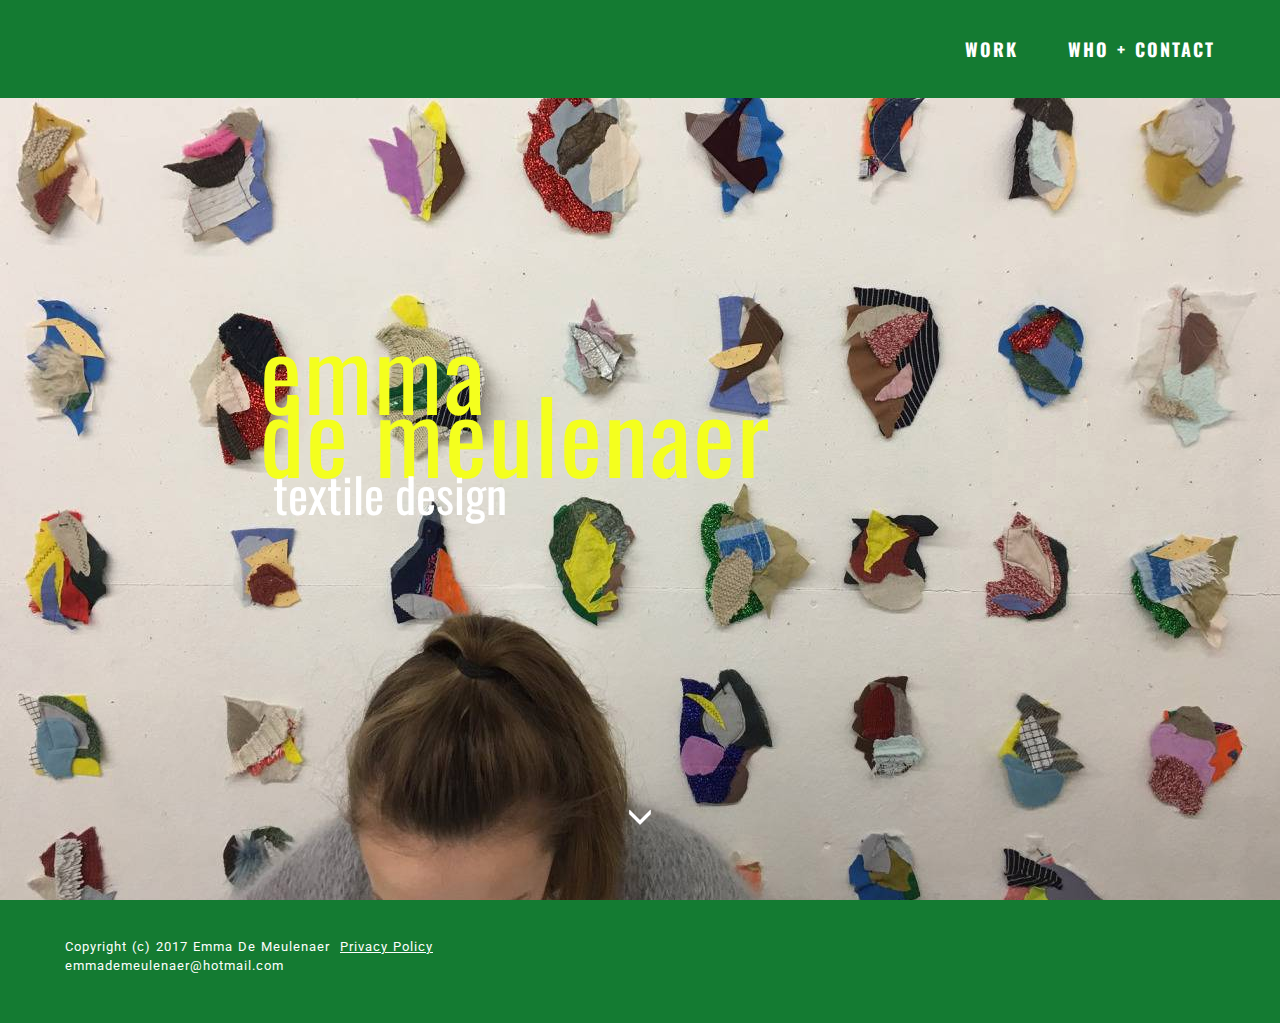
==== index.html @ 8cd2b965 "create github pages" ====
<!DOCTYPE html>
<html>
<head>
  <!-- Site made with Mobirise Website Builder v3.12.1, https://mobirise.com -->
  <meta charset="UTF-8">
  <meta http-equiv="X-UA-Compatible" content="IE=edge">
  <meta name="generator" content="Mobirise v3.12.1, mobirise.com">
  <meta name="viewport" content="width=device-width, initial-scale=1">
  <link rel="shortcut icon" href="assets/images/6-kleiner-1872x2704-49-1872x2704-8-1872x2704-23-1872x2704-95-128x184.png" type="image/x-icon">
  <meta name="description" content="Home page, Emma De Meulenaer, styling, textile design, textiel ontwerp, LUCA school of arts 2016, LUCA beeldende kunsten 2016, textile, textiel, collage, fabric, stof, color, kleur, diary, dagboek">
  <title>Homepage</title>
  <link rel="stylesheet" href="https://fonts.googleapis.com/css?family=Roboto:700,400&amp;subset=cyrillic,latin,greek,vietnamese">
  <link rel="stylesheet" href="assets/bootstrap/css/bootstrap.min.css">
  <link rel="stylesheet" href="assets/animate.css/animate.min.css">
  <link rel="stylesheet" href="assets/mobirise/css/style.css">
  <link rel="stylesheet" href="assets/mobirise/css/mbr-additional.css" type="text/css">
  
  
  <!-- Paste any valid HTML code here. The code will be inserted to the end of <head> section, right before </head> -->
</head>
<body>

<!-- Google Analytics -->
<script>
  (function(i,s,o,g,r,a,m){i['GoogleAnalyticsObject']=r;i[r]=i[r]||function(){
  (i[r].q=i[r].q||[]).push(arguments)},i[r].l=1*new Date();a=s.createElement(o),
  m=s.getElementsByTagName(o)[0];a.async=1;a.src=g;m.parentNode.insertBefore(a,m)
  })(window,document,'script','https://www.google-analytics.com/analytics.js','ga');

  ga('create', 'UA-77970403-1', 'auto');
  ga('send', 'pageview');

</script>
<!-- /Google Analytics -->


<section class="mbr-navbar mbr-navbar--freeze mbr-navbar--absolute mbr-navbar--sticky mbr-navbar--auto-collapse" id="ext_menu-32">
    <div class="mbr-navbar__section mbr-section">
        <div class="mbr-section__container container">
            <div class="mbr-navbar__container">
                
                <div class="mbr-navbar__hamburger mbr-hamburger"><span class="mbr-hamburger__line"></span></div>
                <div class="mbr-navbar__column mbr-navbar__menu">
                    <nav class="mbr-navbar__menu-box mbr-navbar__menu-box--inline-right">
                        <div class="mbr-navbar__column">
                            <ul class="mbr-navbar__items mbr-navbar__items--right float-left mbr-buttons mbr-buttons--freeze mbr-buttons--right btn-decorator mbr-buttons--active mbr-buttons--only-links"><li class="mbr-navbar__item"><a class="mbr-buttons__link btn text-white" href="Werk.html">WORK</a></li> <li class="mbr-navbar__item"><a class="mbr-buttons__link btn text-white" href="Wiecontact.html">WHO + CONTACT</a></li></ul>                            
                            
                        </div>
                    </nav>
                </div>
            </div>
        </div>
    </div>
</section>

<section class="engine"><a rel="external" href="https://mobirise.com">Mobirise</a></section><section class="mbr-box mbr-section mbr-section--relative mbr-section--fixed-size mbr-section--full-height mbr-section--bg-adapted mbr-parallax-background mbr-after-navbar" id="header1-1" style="background-image: url(assets/images/tumblr-o17is7lnmz1t96nuoo6-1280-1280x960-44-1280x960-12-1280x960-29.jpg);">
    <div class="mbr-box__magnet mbr-box__magnet--sm-padding mbr-box__magnet--center-center">
        
        <div class="mbr-box__container mbr-section__container container">
            <div class="mbr-box mbr-box--stretched"><div class="mbr-box__magnet mbr-box__magnet--center-center">
                <div class="row"><div class=" col-sm-8 col-sm-offset-2">
                    <div class="mbr-hero animated fadeInUp">
                        <h1 class="mbr-hero__text"><span style="font-weight: normal;">emma <br>de meulenaer</span></h1>
                        <p class="mbr-hero__subtext"><span style="color: rgb(255, 255, 255); font-size: 48px; text-align: left;">&nbsp;textile design</span><br></p>
                    </div>
                    
                </div></div>
            </div></div>
        </div>
        <div class="mbr-arrow mbr-arrow--floating text-center">
            <div class="mbr-section__container container">
                <a class="mbr-arrow__link" href="#footer1-14"><i class="glyphicon glyphicon-menu-down"></i></a>
            </div>
        </div>
    </div>
</section>

<footer class="mbr-section mbr-section--relative mbr-section--fixed-size" id="footer1-14" style="background-color: rgb(20, 123, 50);">
    
    <div class="mbr-section__container container">
        <div class="mbr-footer mbr-footer--wysiwyg row" style="padding-top: 36.900000000000006px; padding-bottom: 36.900000000000006px;">
            <div class="col-sm-12">
                <p class="mbr-footer__copyright"></p><p>Copyright (c) 2017 Emma De Meulenaer &nbsp;<a href="http://creativecommons.org/licenses/by-nc-nd/4.0/" class="text-white">Privacy Policy</a><br><span style="font-size: 13px; letter-spacing: 1px; line-height: 1.5em; word-spacing: 1px;">emmademeulenaer@hotmail.com</span></p><p></p>
            </div>
        </div>
    </div>
</footer>


  <script src="assets/web/assets/jquery/jquery.min.js"></script>
  <script src="assets/bootstrap/js/bootstrap.min.js"></script>
  <script src="assets/smooth-scroll/smooth-scroll.js"></script>
  <script src="assets/jarallax/jarallax.js"></script>
  <script src="assets/mobirise/js/script.js"></script>
  
  <!-- Paste any valid HTML code here. The code will be inserted to the end of <body> section, right before </body> -->
</body>
</html>
---- assets/mobirise/css/style.css ----
.is-builder .animated {
  -webkit-animation-name: none !important;
  animation-name: none !important;
}
html {
  position: relative;
  min-height: 100%;
}
.mbr-embedded-video {
  position: relative;
}
.mbr-background-video,
.mbr-background-video-preview {
  bottom: 0;
  left: 0;
  overflow: hidden;
  position: absolute;
  right: 0;
  top: 0;
}
.mbr-parallax-background,
.mbr-background {
  background-attachment: fixed !important;
  background-position: 50% 0;
  background-repeat: no-repeat;
  background-size: cover !important;
}
.mbr-hidden-scrollbar .mbr-parallax-background {
  background-size: auto 130%;
}
.mobile .mbr-parallax-background {
  background-attachment: scroll !important;
}
.mbr-background {
  background-attachment: scroll !important;
}
.mbr-navbar {
  position: relative;
  width: 100%;
}
.mbr-navbar:before {
  content: "";
  display: block;
}
.mbr-navbar__brand-link:after,
.mbr-navbar__brand-img {
  max-height: 74px;
  height: 100%;
}
.mbr-navbar:before,
.mbr-navbar__container {
  height: 98px;
}
.mbr-navbar--ss .mbr-navbar__brand-link:after,
.mbr-navbar--ss .mbr-navbar__brand-img {
  height: 74px;
}
.mbr-navbar--ss:before,
.mbr-navbar--ss .mbr-navbar__container {
  height: 98px;
}
.mbr-navbar--xs .mbr-navbar__brand-link:after,
.mbr-navbar--xs .mbr-navbar__brand-img {
  height: 32px;
}
.mbr-navbar--xs:before,
.mbr-navbar--xs .mbr-navbar__container {
  height: 56px;
}
.mbr-navbar--s .mbr-navbar__brand-link:after,
.mbr-navbar--s .mbr-navbar__brand-img {
  height: 48px;
}
.mbr-navbar--s:before,
.mbr-navbar--s .mbr-navbar__container {
  height: 72px;
}
.mbr-navbar--m .mbr-navbar__brand-link:after,
.mbr-navbar--m .mbr-navbar__brand-img {
  height: 64px;
}
.mbr-navbar--m:before,
.mbr-navbar--m .mbr-navbar__container {
  height: 88px;
}
.mbr-navbar--l .mbr-navbar__brand-link:after,
.mbr-navbar--l .mbr-navbar__brand-img {
  height: 96px;
}
.mbr-navbar--l:before,
.mbr-navbar--l .mbr-navbar__container {
  height: 120px;
}
.mbr-navbar--xl .mbr-navbar__brand-link:after,
.mbr-navbar--xl .mbr-navbar__brand-img {
  height: 128px;
}
.mbr-navbar--xl:before,
.mbr-navbar--xl .mbr-navbar__container {
  height: 152px;
}
.mbr-navbar--short .mbr-navbar__brand-link:after,
.mbr-navbar--short .mbr-navbar__brand-img {
  height: 40px;
}
.mbr-navbar--short .mbr-brand__logo .mbr-iconfont{
  font-size: 40px;
}
.mbr-navbar--short:before,
.mbr-navbar--short .mbr-navbar__container {
  height: 64px;
}
.mbr-navbar--short .mbr-navbar__container {
  padding: 12px 0;
}
@media (max-width: 767px) {
  .mbr-navbar--short .mbr-navbar__brand-link:after,
  .mbr-navbar--short .mbr-navbar__brand-img {
    height: 31px;
  }
  .mbr-navbar--short:before,
  .mbr-navbar--short .mbr-navbar__container {
    height: 45px;
  }
  .mbr-navbar--short .mbr-navbar__container {
    padding: 7px 0;
  }
}
.mbr-navbar__brand-img {
  position: relative;
}
.mbr-navbar__brand-img,
.mbr-navbar__container,
.mbr-navbar__section {
  -webkit-transition: all 300ms ease-in-out 0s;
  -o-transition: all 300ms ease-in-out 0s;
  transition: all 300ms ease-in-out 0s;
}
.mbr-navbar__section {
  background: #2c2c2c;
  height: auto;
  position: absolute;
  top: 0;
  width: 100%;
  z-index: 1000;
}
.mbr-navbar__container {
  display: table;
  padding: 12px 0;
  width: 100%;
}
.mbr-navbar__menu-box {
  display: table;
  width: 100%;
}
.mbr-navbar__menu-box--inline-left,
.mbr-navbar__menu-box--inline-center,
.mbr-navbar__menu-box--inline-right {
  display: block;
  text-align: left;
}
.mbr-navbar__menu-box--inline-center {
  text-align: center;
}
.mbr-navbar__menu-box--inline-right {
  text-align: right;
}
.mbr-navbar__column {
  display: table-cell;
  vertical-align: middle;
}
.mbr-navbar__column--xxs {
  width: 1%;
}
.mbr-navbar__column--xs {
  width: 10%;
}
.mbr-navbar__column--s {
  width: 20%;
}
.mbr-navbar__column--m {
  width: 30%;
}
.mbr-navbar__column--l {
  width: 40%;
}
.mbr-navbar__column--xl {
  width: 50%;
}
.mbr-navbar__menu-box--inline-left .mbr-navbar__column,
.mbr-navbar__menu-box--inline-center .mbr-navbar__column,
.mbr-navbar__menu-box--inline-right .mbr-navbar__column {
  display: inline-block;
}
.mbr-navbar__items {
  float: left;
  padding-left: 0px;
  position: relative;
  left: -20px;
}
.mbr-navbar__items--right {
  float: right;
  left: 0;
}
.float-left {
  float: left;
}
.mbr-navbar__item {
  display: block;
  float: left;
  position: relative;
}
.mbr-navbar__hamburger {
  display: none;
  margin-top: -11px;
  position: absolute;
  right: 0;
  top: 50%;
  z-index: 10000;
}
.mbr-navbar--collapsed .mbr-navbar__container {
  position: relative;
}
.mbr-navbar--collapsed .mbr-navbar__column {
  display: block;
  width: 100%;
}
.mbr-navbar--collapsed .mbr-navbar__items--right {
  padding-top: 13px;
}
.mbr-navbar--collapsed .mbr-navbar__menu {
  background: rgba(0, 0, 0, 0.9);
  display: none;
  height: 100%;
  left: 0;
  position: fixed;
  top: 0;
  width: 100%;
  z-index: 9999;
}
.mbr-navbar--collapsed .mbr-navbar__menu-box {
  display: table-cell;
  vertical-align: middle;
}
.mbr-navbar--collapsed .mbr-navbar__items {
  float: none;
}
.mbr-navbar--collapsed .mbr-navbar__item {
  float: none;
}
.mbr-navbar--collapsed .mbr-navbar__hamburger {
  display: block;
}
.mbr-navbar--collapsed.mbr-navbar--open .mbr-navbar__menu {
  display: table;
}
.mbr-navbar--collapsed.mbr-navbar--open:not(.mbr-navbar--sticky) .mbr-navbar__section {
  background: none;
  position: fixed;
}
.mbr-navbar--collapsed.mbr-navbar--open .mbr-navbar__brand {
  visibility: hidden;
}
.mbr-navbar--collapsed.mbr-navbar--sticky.mbr-navbar--open .mbr-navbar__brand {
  visibility: visible;
}
.mbr-navbar--collapsed.mbr-navbar--open .mbr-navbar__brand-img,
.mbr-navbar--collapsed.mbr-navbar--open .mbr-navbar__container {
  -webkit-transition: none;
  -o-transition: none;
  transition: none;
}
.mbr-navbar--freeze.mbr-navbar--collapsed.mbr-navbar--open .mbr-navbar__hamburger,
.mbr-navbar--freeze.mbr-navbar--collapsed.mbr-navbar--open .mbr-navbar__hamburger:hover {
  color: #fff !important;
}
.mbr-navbar--sticky .mbr-navbar__section {
  position: fixed;
}
.mbr-navbar--absolute {
  position: absolute;
}
/* fix for popup menu conflict */
@media (max-width: 480px) {
  .mbr-navbar--absolute.mbr-navbar[id^=menu-] {
    position: absolute;
  }
}
.mbr-navbar--transparent .mbr-navbar__section {
  background: none;
}
.mbr-navbar--stuck .mbr-navbar__section,
.mbr-navbar--relative .mbr-navbar__section {
  background: #2c2c2c;
}
@media (max-width: 991px) {
  .mbr-navbar--auto-collapse .mbr-navbar__container {
    position: relative;
  }
  .mbr-navbar--auto-collapse .mbr-navbar__column {
    display: block;
    width: 100%;
  }
  .mbr-navbar__column {
    max-height: 100vh;
    overflow-x: hidden;
    overflow-y:auto;
  }
  .mbr-navbar__column::-webkit-scrollbar {
    display:none;
  }
  .mbr-navbar--auto-collapse .mbr-navbar__items--right {
    padding-top: 13px;
  }
  .mbr-navbar--auto-collapse .mbr-navbar__menu {
    background: rgba(0, 0, 0, 0.9);
    display: none;
    height: 100%;
    left: 0;
    position: fixed;
    top: 0;
    width: 100%;
    z-index: 9999;
  }
  .mbr-navbar--auto-collapse .mbr-navbar__menu-box {
    display: table-cell;
    vertical-align: middle;
  }
  .mbr-navbar--auto-collapse .mbr-navbar__items {
    float: none;
  }
  .mbr-navbar--auto-collapse .mbr-navbar__item {
    float: none;
  }
  .mbr-navbar--auto-collapse .mbr-navbar__hamburger {
    display: block;
  }
  .mbr-navbar--auto-collapse.mbr-navbar--open .mbr-navbar__menu {
    display: table;
  }
  .mbr-navbar--auto-collapse.mbr-navbar--open:not(.mbr-navbar--sticky) .mbr-navbar__section {
    background: none;
    position: fixed;
  }
  .mbr-navbar--auto-collapse.mbr-navbar--open .mbr-navbar__brand {
    visibility: hidden;
  }
  .mbr-navbar--auto-collapse.mbr-navbar--sticky.mbr-navbar--open .mbr-navbar__brand {
    visibility: visible;
  }
  .mbr-navbar--auto-collapse.mbr-navbar--open .mbr-navbar__brand-img,
  .mbr-navbar--auto-collapse.mbr-navbar--open .mbr-navbar__container {
    -webkit-transition: none;
    -o-transition: none;
    transition: none;
  }
}
.mbr-after-navbar:before {
  content: "";
  display: block;
  height: 98px;
}
.mbr-hamburger {
  cursor: pointer;
  height: 23px;
  width: 30px;
}
.mbr-hamburger:focus {
  outline: none;
}
.mbr-hamburger__line,
.mbr-hamburger__line:before,
.mbr-hamburger__line:after {
  content: "";
  position: absolute;
  display: block;
  height: 1px;
  cursor: pointer;
}
.mbr-hamburger__line,
.mbr-hamburger__line:before,
.mbr-hamburger__line:after {
  width: 30px;
  border-bottom: 5px solid;
  top: 9px;
}
.mbr-hamburger__line:before {
  top: -9px;
}
.mbr-hamburger__line:after {
  top: 9px;
}
.mbr-hamburger__line,
.mbr-hamburger__line:before,
.mbr-hamburger__line:after {
  -webkit-transition: all 300ms ease-in-out;
  transition: all 300ms ease-in-out;
}
.mbr-hamburger--open .mbr-hamburger__line {
  border-color: transparent;
}
.mbr-hamburger--open .mbr-hamburger__line:before,
.mbr-hamburger--open .mbr-hamburger__line:after {
  top: 0;
}
.mbr-hamburger--open .mbr-hamburger__line:before {
  -ms-transform: rotate(45deg);
  -webkit-transform: rotate(45deg);
  transform: rotate(45deg);
}
.mbr-hamburger--open .mbr-hamburger__line:after {
  top: 10px;
  -ms-transform: translatey(-10px) rotate(-45deg);
  -webkit-transform: translatey(-10px) rotate(-45deg);
  transform: translatey(-10px) rotate(-45deg);
}
@media (max-width: 767px) {
  .mbr-hamburger {
    height: 23px;
    width: 27px;
  }
  .mbr-hamburger__line,
  .mbr-hamburger__line:before,
  .mbr-hamburger__line:after {
    width: 27px;
    border-bottom: 4px solid;
    top: 9px;
  }
  .mbr-hamburger__line:before {
    top: -9px;
  }
  .mbr-hamburger__line:after {
    top: 9px;
  }
}

.navbar-dropdown .hamburger-icon {
  content: "";
  width: 16px;
  -webkit-box-shadow: 0 -6px 0 1px,0 0 0 1px,0 6px 0 1px;
  -moz-box-shadow: 0 -6px 0 1px,0 0 0 1px,0 6px 0 1px;
  box-shadow: 0 -6px 0 1px,0 0 0 1px,0 6px 0 1px;
}

.mbr-brand {
  display: block;
  float: left;
  position: relative;
}
.mbr-brand,
.mbr-brand:hover {
  text-decoration: none;
}
.mbr-brand__name {
  display: block;
  font-weight: bold;
  margin-top: 5px;
  text-align: center;
}
.mbr-brand__name,
.mbr-brand__name:hover {
  text-decoration: none;
}
.mbr-brand--inline {
  display: table;
}
.mbr-brand--inline:after {
  content: "";
  display: table-cell;
  width: 1px;
}
.mbr-brand--inline .mbr-brand__logo,
.mbr-brand--inline .mbr-brand__name {
  display: table-cell;
  vertical-align: middle;
}
.mbr-brand--inline .mbr-brand__logo {
  padding-right: 10px;
}
.mbr-brand--inline .mbr-brand__name {
  margin: 0;
  text-align: left;
}
.mbr-form {
  display: table;
  margin-top: -13px;
  position: relative;
  top: 14px;
  width: 100%;
}
.mbr-form__left,
.mbr-form__right {
  display: table-cell;
  vertical-align: top;
}
.mbr-form__left {
  padding-right: 3px;
}
.mbr-form__right {
  width: 1px;
}
@media (max-width: 530px) {
  .mbr-form {
    display: block;
    margin-top: -27px;
    position: relative;
    top: 26px;
  }
  .mbr-form__left,
  .mbr-form__right {
    display: block;
  }
  .mbr-form__left {
    margin-bottom: 12px;
    padding-right: 0;
  }
  .mbr-form__right {
    width: 100%;
  }
}
.mbr-section {
  padding: 0 20px;
}
.mbr-section--no-padding {
  padding: 0;
}
.mbr-section--relative {
  position: relative;
}
.mbr-section--fixed-size {
  overflow: hidden;
}
.mbr-section--full-height {
  height: 100vh;
}
.mbr-section--full-height.mbr-after-navbar:before {
  display: none;
}
.mbr-section--bg-adapted {
  background-attachment: scroll;
  background-position: 50% 0;
  background-repeat: no-repeat;
  background-size: cover;
}
.mbr-section--gray {
  background-color: #444444;
}
.mbr-section--light-gray {
  background-color: #f0f0f0;
}
.mbr-section--dark-gray {
  background-color: #3c3c3c;
}
.mbr-section__container {
  padding: 0;
  position: relative;
  z-index: 3;
}
.mbr-section__container--center {
  text-align: center;
}
.mbr-section__container--std-padding {
  padding: 93px 0;
}
.mbr-section__container--std-top-padding {
  padding-top: 93px;
}
.mbr-section__container--std-bot-padding {
  padding-bottom: 93px;
}
.mbr-section__container--sm-padding {
  padding: 41px 0;
}
.mbr-section__container--sm-top-padding {
  padding-top: 41px;
}
.mbr-section__container--sm-bot-padding {
  padding-bottom: 41px;
}
.mbr-section__container--isolated {
  padding-bottom: 93px;
  padding-top: 93px;
}
.mbr-section__container--first {
  padding-top: 93px;
  padding-bottom: 41px;
}
.mbr-section__container--middle {
  padding-bottom: 41px;
}
.mbr-section__container--last {
  padding-bottom: 93px;
}
.mbr-section__row {
  margin-left: -24px;
  margin-right: -24px;
}
.mbr-section__col {
  overflow: hidden;
  padding-left: 24px;
  padding-right: 24px;
}
.mbr-section__left {
  padding-right: 40px;
}
.mbr-section__right {
  padding-left: 15px;
}
.mbr-section__header {
  line-height: 1.5em;
  margin: -10px 0 0;
  text-align: center;
}
@media (min-width: 768px) {
  .mbr-section--short-paddings .mbr-section__container--std-padding {
    padding: 59px 0;
  }
  .mbr-section--short-paddings .mbr-section__container--std-top-padding {
    padding-top: 59px;
  }
  .mbr-section--short-paddings .mbr-section__container--std-bot-padding {
    padding-bottom: 59px;
  }
  .mbr-section--short-paddings .mbr-section__container--sm-padding {
    padding: 41px 0;
  }
  .mbr-section--short-paddings .mbr-section__container--sm-top-padding {
    padding-top: 41px;
  }
  .mbr-section--short-paddings .mbr-section__container--sm-bot-padding {
    padding-bottom: 41px;
  }
  .mbr-section--short-paddings .mbr-section__container--isolated {
    padding-bottom: 59px;
    padding-top: 59px;
  }
  .mbr-section--short-paddings .mbr-section__container--first {
    padding-top: 59px;
    padding-bottom: 41px;
  }
  .mbr-section--short-paddings .mbr-section__container--middle {
    padding-bottom: 41px;
  }
  .mbr-section--short-paddings .mbr-section__container--last {
    padding-bottom: 59px;
  }
}
@media (max-width: 767px) {
  .mbr-section__left {
    padding-right: 15px;
  }
  .mbr-section__right {
    padding-left: 15px;
    padding-top: 51px;
  }
}
.mbr-arrow {
  bottom: 71px;
  left: 0;
  line-height: 1px;
  padding: 0 20px;
  position: absolute;
  width: 100%;
  z-index: 3;
}
.mbr-arrow__link {
  display: inline-block;
  font-size: 26px;
}
.mbr-arrow__link,
.mbr-arrow__link:hover,
.mbr-arrow__link:focus {
  color: #fff;
}
.mbr-arrow--floating .mbr-arrow__link {
  -webkit-animation: floating-arrow 1.6s infinite ease-in-out 0s;
  -o-animation: floating-arrow 1.6s infinite ease-in-out 0s;
  animation: floating-arrow 1.6s infinite ease-in-out 0s;
}
@-webkit-keyframes floating-arrow {
  from {
    -webkit-transform: translateY(0);
    transform: translateY(0);
  }
  65% {
    -webkit-transform: translateY(11px);
    transform: translateY(11px);
  }
  to {
    -webkit-transform: translateY(0);
    transform: translateY(0);
  }
}
@-o-keyframes floating-arrow {
  from {
    -webkit-transform: translateY(0);
    transform: translateY(0);
  }
  65% {
    -webkit-transform: translateY(11px);
    transform: translateY(11px);
  }
  to {
    -webkit-transform: translateY(0);
    transform: translateY(0);
  }
}
@keyframes floating-arrow {
  from {
    -webkit-transform: translateY(0);
    transform: translateY(0);
  }
  65% {
    -webkit-transform: translateY(11px);
    transform: translateY(11px);
  }
  to {
    -webkit-transform: translateY(0);
    transform: translateY(0);
  }
}
.mbr-arrow--dark .mbr-arrow__link,
.mbr-arrow--dark .mbr-arrow__link:hover,
.mbr-arrow--dark .mbr-arrow__link:focus {
  color: #252525;
}
@media (max-width: 767px) {
  .mbr-arrow {
    bottom: 41px;
  }
}
@media (max-width: 320px) {
  .mbr-arrow {
    bottom: 21px;
    text-align: center;
  }
}
@media all and (device-width: 320px) and (device-height: 568px) and (orientation: portrait) {
  .mbr-arrow {
    bottom: 31px;
  }
}
.mbr-box {
  display: table;
  width: 100%;
}
.mbr-box--fixed {
  table-layout: fixed;
}
.mbr-box--stretched {
  height: 100%;
}
.mbr-box__magnet {
  display: table-cell;
  float: none;
  height: 100%;
  margin-bottom: 0;
  margin-top: 0;
  text-align: center;
  vertical-align: middle;
}
.mbr-box__magnet--sm-padding {
  padding: 41px 0;
}
.mbr-box__magnet--top-left,
.mbr-box__magnet--top-center,
.mbr-box__magnet--top-right {
  vertical-align: top;
}
.mbr-box__magnet--bottom-left,
.mbr-box__magnet--bottom-center,
.mbr-box__magnet--bottom-right {
  vertical-align: bottom;
}
.mbr-box__magnet--top-left,
.mbr-box__magnet--center-left,
.mbr-box__magnet--bottom-left {
  text-align: left;
}
.mbr-box__magnet--top-right,
.mbr-box__magnet--center-right,
.mbr-box__magnet--bottom-right {
  text-align: right;
}
.mbr-box__container {
  height: 50%;
}
@media (max-width: 767px) {
  .mbr-box__container {
    height: 100%;
  }
  .mbr-box--adapted {
    display: block;
  }
  .mbr-box--adapted > .mbr-box__magnet {
    display: block;
    height: auto;
  }
}
.mbr-overlay {
  background: #222;
  bottom: 0;
  left: 0;
  position: absolute;
  right: 0;
  top: 0;
  z-index: 2;
}
.mbr-google-map__marker {
  color: #252525;
  display: none;
  margin: 0;
}
.mbr-google-map--loaded .mbr-google-map__marker {
  display: block;
}
.mbr-hero {
  color: #fff;
  position: relative;
}
.mbr-hero__text {
  font-size: 46px;
  font-weight: bold;
  left: -2px;
  letter-spacing: 2px;
  line-height: 50px;
  margin: -18px 0 1px 0;
  padding-bottom: 41px;
  position: relative;
  top: 8px;
}
.mbr-hero__subtext {
  font-size: 21px;
  line-height: 29px;
  margin: -32px 0 3px 0;
  padding: 0 0 41px 0;
  position: relative;
  top: 6px;
}
.mbr-figure {
  display: inline-block;
  /*line-height: 1px;*/
  margin: 0;
  max-width: 100%;
  overflow: hidden;
  position: relative;
}
.mbr-figure--no-bg {
  background: none;
}
.mbr-figure--full-width {
  display: block;
  width: 100%;
}
.mbr-figure.mbr-after-navbar:before {
  display: none;
}
.mbr-figure--full-width iframe,
.mbr-figure--full-width .mbr-figure__img,
.mbr-figure--full-width .mbr-figure__map {
  width: 100%;
}
.mbr-figure iframe,
.mbr-figure__img,
.mbr-figure__map {
  max-width: 100%;
}
@-webkit-keyframes mapCircleLoading {
  from {
    -webkit-transform: rotate(0deg);
  }
  to {
    -webkit-transform: rotate(359deg);
  }
}
@keyframes mapCircleLoading {
  from {
    transform: rotate(0deg);
  }
  to {
    transform: rotate(359deg);
  }
}
.mbr-figure__map {
  height: 400px;
  position: relative;
}
.mbr-figure__map--short {
  height: 300px;
}
.mbr-figure__map iframe {
  height: 100%;
  width: 100%;
}
.mbr-figure__map [data-state-details] {
  color: #6b6763;
  font-family: "Roboto", Helvetica, Arial, sans-serif;
  height: 1.5em;
  margin-top: -0.75em;
  padding-left: 20px;
  padding-right: 20px;
  position: absolute;
  text-align: center;
  top: 50%;
  width: 100%;
}
.mbr-figure__map[data-state] {
  background: #e9e5dc;
}
.mbr-figure__map[data-state="loading"] [data-state-details] {
  display: none;
}
.mbr-figure__map[data-state="loading"]::after {
  content: "";
  -webkit-animation: mapCircleLoading .6s infinite linear;
  animation: mapCircleLoading .6s infinite linear;
  border-radius: 50%;
  border: 6px rgba(255, 255, 255, 0.35) solid;
  border-top-color: #fff;
  height: 40px;
  left: 50%;
  margin-left: -20px;
  margin-top: -20px;
  position: absolute;
  top: 50%;
  width: 40px;
}
.mbr-figure__caption {
  background: rgba(0, 0, 0, 0.5);
  bottom: 0;
  color: #fff;
  display: block;
  font-size: 17px;
  left: 0;
  line-height: 1.3em;
  min-height: 53px;
  padding: 17px 20px;
  position: absolute;
  text-align: left;
  width: 100%;
}
.mbr-figure__caption--no-padding {
  padding: 17px 0;
}
.mbr-figure--wysiwyg .mbr-figure__caption a,
.mbr-figure--wysiwyg .mbr-figure__caption a:hover {
  color: inherit;
  text-decoration: underline;
}
.mbr-figure--caption-inside-top .mbr-figure__caption {
  bottom: auto;
  top: 0;
}
.mbr-figure--caption-outside-top .mbr-figure__caption,
.mbr-figure--caption-outside-bottom .mbr-figure__caption {
  background: none;
  position: relative;
}
.mbr-figure--no-bg.mbr-figure--caption-outside-top .mbr-figure__caption,
.mbr-figure--no-bg.mbr-figure--caption-outside-bottom .mbr-figure__caption {
  color: #252525;
}
.mbr-figure--no-bg.mbr-figure--caption-outside-top .mbr-figure__caption {
  margin-top: -3px;
  padding-top: 0;
}
.mbr-figure--no-bg.mbr-figure--caption-outside-bottom .mbr-figure__caption {
  margin-top: -2px;
  padding-bottom: 0;
  top: 2px;
}
.mbr-figure__caption--std-grid {
  background: none;
  z-index: 2;
  overflow: hidden;
}
@media (min-width: 768px) {
  .mbr-figure__caption--std-grid {
    width: 715px;
    left: 50%;
    margin-left: -357.5px;
    padding: 17px 0;
  }
}
@media (min-width: 992px) {
  .mbr-figure__caption--std-grid {
    width: 935px;
    margin-left: -467.5px;
  }
}
@media (min-width: 1200px) {
  .mbr-figure__caption--std-grid {
    width: 1150px;
    margin-left: -575px;
  }
}
.mbr-figure__caption--std-grid:before {
  bottom: 0;
  content: "";
  position: absolute;
  top: 0;
  width: 200%;
  z-index: -1;
  margin-left: -50%;
}
.mbr-figure--caption-inside-top .mbr-figure__caption--std-grid:before,
.mbr-figure--caption-inside-bottom .mbr-figure__caption--std-grid:before {
  background: rgba(0, 0, 0, 0.6);
}
.mbr-figure__caption-small {
  color: #ccc;
  display: block;
  font-size: 14px;
  line-height: 1.3em;
}
.mbr-figure--no-bg.mbr-figure--caption-outside-top .mbr-figure__caption-small,
.mbr-figure--no-bg.mbr-figure--caption-outside-bottom .mbr-figure__caption-small {
  color: #777;
}
@media (max-width: 767px) {
  .mbr-figure--adapted {
    display: block;
    width: 100%;
  }
  .mbr-figure--adapted iframe,
  .mbr-figure--adapted .mbr-figure__img,
  .mbr-figure--adapted .mbr-figure__map {
    width: 100%;
  }
  .mbr-figure--caption-inside-top .mbr-figure__caption,
  .mbr-figure--caption-inside-bottom .mbr-figure__caption {
    background: none;
    position: relative;
  }
  .mbr-figure--caption-inside-top .mbr-figure__caption--std-grid:before,
  .mbr-figure--caption-inside-bottom .mbr-figure__caption--std-grid:before {
    display: none;
  }
}
.mbr-reviews {
  list-style: none;
  margin: 0 -15px;
  padding: 3px 0 0 0;
}
.mbr-reviews__item {
  position: relative;
  margin-top: 39px;
}
.mbr-reviews__text {
  background: #fafafa;
  border-radius: 3px;
  border: 1px solid #ededed;
  color: #777;
  font-size: 16px;
  line-height: 26px;
  padding: 20px;
  position: relative;
}
.mbr-reviews__text:before {
  -webkit-transform: rotate(45deg);
  -ms-transform: rotate(45deg);
  -o-transform: rotate(45deg);
  transform: rotate(45deg);
  width: 14px;
  height: 14px;
  background-color: #fafafa;
  border-color: #ededed;
  border-style: none solid solid none;
  border-width: 0 1px 1px 0;
  bottom: -8px;
  content: "";
  display: block;
  left: 50px;
  position: absolute;
}
.mbr-reviews__p {
  margin: 0;
}
.mbr-reviews__author {
  margin-top: 30px;
  padding-left: 102px;
  position: relative;
}
.mbr-reviews__author--short {
  margin-top: 27px;
  padding-left: 32px;
}
.mbr-reviews__author-img {
  width: 50px;
  height: 50px;
  border-radius: 50%;
  left: 33px;
  position: absolute;
  top: 0;
}
.mbr-reviews__author-name {
  color: #777;
  font-size: 14px;
  font-weight: bold;
  position: relative;
  top: -3px;
}
.mbr-reviews__author-bio {
  color: #999;
  font-size: 12px;
}
@media (max-width: 767px) {
  .mbr-reviews__author {
    padding-bottom: 32px;
  }
  .mbr-reviews__author--short {
    padding-bottom: 1px;
  }
}
@media (min-width: 768px) and (max-width: 991px) {
  .mbr-reviews__item:nth-of-type(2n+1) {
    clear: left;
  }
}
@media (min-width: 992px) {
  .mbr-reviews__item:nth-of-type(3n+1) {
    clear: left;
  }
}
@media (max-width: 991px) {
  .mbr-header--reduce .mbr-header__text {
    padding-top: 1em;
    margin-top: -1em;
  }
}
.mbr-header {
  margin-top: -20px;
  padding: 0;
  position: relative;
  text-align: left;
  top: 10px;
}
.mbr-header--std-padding {
  padding-bottom: 41px;
}
.mbr-header--center {
  text-align: center;
}
.mbr-header__text {
  display: block;
  font-size: 25px;
  font-weight: bold;
  letter-spacing: 6px;
  line-height: 1.5em;
  margin: 0;
}
.mbr-header__subtext {
  color: #777;
  font-size: 14px;
  font-style: italic;
  letter-spacing: 1px;
  margin: 8px 0 7px 0;
}
.mbr-header--inline {
  margin-top: 0;
  padding: 41px 0 28px 0;
  top: 0;
}
.mbr-header--inline .mbr-header__text {
  letter-spacing: 4px;
  line-height: 1em;
  margin: 15px 0 0 0;
}
@media (max-width: 767px) {
  .mbr-header--inline {
    padding: 47px 0 38px 0;
  }
  .mbr-header--inline .mbr-header__text {
    display: block;
    margin: 0 0 38px 0;
  }
  .mbr-header--auto-align .mbr-header__text,
  .mbr-header--auto-align .mbr-header__subtext {
    left: 0;
    text-align: center !important;
  }
}
@media (min-width: 768px) {
  .mbr-header--reduce {
    margin-top: -5px;
    top: 2px;
  }
  .mbr-header--reduce .mbr-header__text {
    font-size: 16px;
    letter-spacing: 1px;
    line-height: 1.1em;
    padding-top: 0.4em;
    margin-top: -0.4em;
  }
}
.mbr-social-icons__icon {
  -webkit-transition: all 0.2s ease-in-out 0s;
  -o-transition: all 0.2s ease-in-out 0s;
  transition: all 0.2s ease-in-out 0s;
  color: #fff;
  cursor: pointer;
  display: inline-block;
  font-size: 29px;
  height: 56px;
  line-height: 61px;
  margin: 0 10px 13px 0;
  position: relative;
  text-align: center;
  width: 56px;
}
.mbr-social-icons__icon:hover {
  color: #fff;
}
.mbr-social-icons--style-1 .mbr-social-icons__icon:hover {
  background: #252525 !important;
}
.mbr-contacts {
  color: #9c9c9c;
  font-size: 14px;
  line-height: 1.7em;
  padding: 45px 0 46px;
}
.mbr-contacts__img {
  max-width: 100%;
  margin: 6px 0 5px 40px;
}
.mbr-contacts__img--left {
  margin-left: 0;
}
.mbr-contacts__text {
  margin: 0;
}
.mbr-contacts__header {
  color: #fff;
  font-size: 14px;
  letter-spacing: 1px;
  margin-bottom: 20px;
  margin-top: 3px;
}
.mbr-contacts__list {
  list-style: none;
  margin: 0;
  padding: 0;
}
@media (max-width: 767px) {
  .mbr-contacts__img {
    margin-bottom: 10px;
  }
  .mbr-contacts__header {
    margin-top: 20px;
    margin-bottom: 10px;
  }
  .mbr-contacts__column {
    margin-top: 37px;
  }
}
.mbr-footer {
  color: #9c9c9c;
  font-size: 13px;
  letter-spacing: 1px;
  line-height: 1.5em;
  padding: 37px 0 39px;
  word-spacing: 1px;
}
.mbr-footer__copyright {
  margin: 0;
}
.mbr-buttons {
  margin: -26px 0 13px 0;
  position: relative;
  text-align: left;
  top: 26px;
}
.mbr-buttons__btn,
.mbr-buttons__link {
  margin: 0 10px 13px 0;
}
.mbr-buttons__btn,
.mbr-buttons__link,
.mbr-buttons__btn:hover,
.mbr-buttons__link:hover {
  text-decoration: none;
}
.mbr-buttons--top {
  top: 44px;
  margin-top: -62px;
}
.mbr-buttons--no-offset {
  margin-top: 0;
  top: 0;
}
.mbr-buttons--only-links {
  left: -20px;
}
.mbr-buttons--center {
  left: 5px;
  text-align: center;
}
.mbr-buttons--center.mbr-buttons--only-links {
  left: 0;
}
.mbr-buttons--right {
  text-align: right;
}
.mbr-buttons--right .mbr-buttons__btn,
.mbr-buttons--right .mbr-buttons__link {
  margin: 0 0 13px 10px;
}
.mbr-buttons--right.mbr-buttons--only-links {
  left: 20px;
}
.mbr-buttons--activated {
  left: 5px;
  text-align: center;
}
.mbr-buttons--activated .mbr-buttons__btn,
.mbr-buttons--activated .mbr-buttons__link {
  margin-left: 0;
  margin-right: 0;
}
.mbr-buttons--activated .mbr-buttons__link {
  font-size: 25px;
  padding: 10px 30px 2px;
}
.mbr-buttons--activated .mbr-buttons__btn {
  font-size: 15px;
  margin-top: 9px;
  padding: 15px 30px;
}
.mbr-buttons--freeze.mbr-buttons--activated .mbr-buttons__link {
  font-size: 25px !important;
}
.mbr-buttons--freeze.mbr-buttons--activated .mbr-buttons__link,
.mbr-buttons--freeze.mbr-buttons--activated .mbr-buttons__link:hover {
  color: #fff !important;
}
.mbr-buttons--freeze.mbr-buttons--activated .mbr-buttons__btn {
  font-size: 15px !important;
}
@media (max-width: 991px) {
  .mbr-buttons {
    top: 0;
  }
  form:not(.mbr-form) .mbr-buttons {
    top: 26px;
  }
  .mbr-buttons:first-child {
    margin-top: 0;
  }
  .mbr-buttons--active {
    left: 5px;
    text-align: center;
  }
  .mbr-buttons--active .mbr-buttons__btn,
  .mbr-buttons--active .mbr-buttons__link {
    margin-left: 0;
    margin-right: 0;
  }
  .mbr-buttons--right.mbr-buttons--only-links {
    left: 0;
  }
  .mbr-buttons--active .mbr-buttons__link {
    font-size: 25px;
    padding: 10px 30px 2px;
  }
  .mbr-buttons--active .mbr-buttons__btn {
    font-size: 15px;
    margin-top: 9px;
    padding: 15px 30px;
  }
  .mbr-buttons--freeze.mbr-buttons--active .mbr-buttons__link {
    font-size: 25px !important;
  }
  .mbr-buttons--freeze.mbr-buttons--active .mbr-buttons__link,
  .mbr-buttons--freeze.mbr-buttons--active .mbr-buttons__link:hover {
    color: #fff !important;
  }
  .mbr-buttons--freeze.mbr-buttons--active .mbr-buttons__btn {
    font-size: 15px !important;
  }
}
@media (max-width: 767px) {
  .mbr-buttons--auto-align {
    left: 5px;
    margin-top: -26px;
    text-align: center;
    top: 26px;
  }
  .mbr-buttons--auto-align.mbr-buttons--only-links {
    left: 0;
  }
}
@media (max-width: 530px) {
  .mbr-buttons {
    left: 0;
  }
  .mbr-buttons__btn,
  .mbr-buttons__link,
  .mbr-buttons--right .mbr-buttons__btn,
  .mbr-buttons--right .mbr-buttons__link {
    display: inline-block;
    margin: 0 0 13px 0;
    text-align: center;
    width: 100%;
  }
  .mbr-buttons--activated .mbr-buttons__btn,
  .mbr-buttons--activated .mbr-buttons__link,
  .mbr-buttons--active .mbr-buttons__btn,
  .mbr-buttons--active .mbr-buttons__link {
    width: auto;
  }
  .mbr-buttons--activated .mbr-buttons__btn,
  .mbr-buttons--active .mbr-buttons__btn {
    margin-top: 9px;
  }
}
.mbr-article {
  color: #777;
  font-size: 17px;
  line-height: 27px;
  text-align: left;
  position: relative;
  margin-top: -21px;
  top: 14px;
}
.mbr-article--wysiwyg h1,
.mbr-article--wysiwyg h2,
.mbr-article--wysiwyg h3,
.mbr-article--wysiwyg h4,
.mbr-article--wysiwyg h5,
.mbr-article--wysiwyg h6 {
  color: #252525;
  display: block;
  font-weight: bold;
  line-height: 1.3em;
  text-align: left;
}
.mbr-article--wysiwyg h1 {
  font-size: 27px;
  letter-spacing: 3px;
}
.mbr-article--wysiwyg h2 {
  font-size: 23px;
  letter-spacing: 2px;
}
.mbr-article--wysiwyg h3 {
  font-size: 19px;
  letter-spacing: 1px;
}
.mbr-article--wysiwyg h4 {
  font-size: 14px;
}
.mbr-article--wysiwyg h5 {
  font-size: 11px;
}
.mbr-article--wysiwyg h6 {
  font-size: 10px;
}
.mbr-article--wysiwyg p,
.mbr-article--wysiwyg ul,
.mbr-article--wysiwyg ol,
.mbr-article--wysiwyg blockquote {
  margin: 0 0 10px 0;
}
.mbr-article--wysiwyg blockquote {
  font-size: 17px;
  border-color: #f97352;
}
@media (max-width: 767px) {
  .mbr-article--auto-align.mbr-article--wysiwyg p,
  .mbr-article--auto-align {
    text-align: left !important;
  }
}
.social-likes__counter {
  -webkit-transition: all 0.2s ease-in-out 0s;
  -o-transition: all 0.2s ease-in-out 0s;
  transition: all 0.2s ease-in-out 0s;
  background: #3c3c3c;
  border-radius: 23px;
  font-size: 12px;
  height: 23px;
  line-height: 24px;
  min-width: 23px;
  padding: 0 5px;
  position: absolute;
  right: -7px;
  text-align: center;
  top: -7px;
}
.social-likes__counter_empty {
  display: none;
}
.social-likes_style-1 .social-likes__icon:hover {
  background: #252525 !important;
}
.social-likes_style-1 .social-likes__icon:hover .social-likes__counter {
  background: #f97352;
}
.social-likes_style-2 .social-likes__icon {
  background: #252525;
}
.social-likes_style-2 .social-likes__counter {
  background: #f97352;
}
.social-likes_style-2 .social-likes__icon:hover .social-likes__counter {
  background: #3c3c3c;
}
.mbr-plan {
  padding-bottom: 41px;
  padding-left: 1px;
  padding-right: 0;
  position: relative;
}
.mbr-plan--first,
.mbr-plan:first-child {
  padding-left: 0;
}
.mbr-plan--last,
.mbr-plan:last-child {
  padding-bottom: 93px;
}
.mbr-plan__box {
  background: #fff;
}
.mbr-plan__header {
  background: #444;
  overflow: hidden;
  padding: 20px 15px;
  color: #fff;
}
.mbr-plan__number {
  border-bottom: 1px dotted #ddd;
  color: #333;
  font-size: 80px;
  line-height: 0;
  margin: 0px 10px;
  padding: 41px 0;
  text-align: center;
  margin-bottom: 41px;
}
.mbr-plan__details {
  padding-bottom: 41px;
}
.mbr-plan__details ul,
.mbr-plan__list {
  list-style: none;
  margin: 0;
  padding: 0;
}
.mbr-plan__details ul {
  text-align: center;
}
.mbr-plan__details li,
.mbr-plan__item {
  line-height: 40px;
  padding: 0 15px;
}
.mbr-plan__item {
  text-align: center;
}
.mbr-plan__buttons {
  overflow: hidden;
  padding: 0 15px 41px;
}
.mbr-plan--favorite {
  margin-right: -1px;
  margin-top: -30px;
  padding-left: 0;
  top: 15px;
  z-index: 5;
}
.mbr-plan--favorite .mbr-plan__number:before {
  content: "";
  display: block;
  height: 15px;
}
.mbr-plan--favorite .mbr-plan__box {
  padding-bottom: 15px;
  box-shadow: 0px 0px 20px 5px rgba(0, 0, 0, 0.1);
}
.mbr-plan--primary .mbr-plan__header {
  background: #4c6972;
}
.mbr-plan--success .mbr-plan__header {
  background: #7ac673;
}
.mbr-plan--info .mbr-plan__header {
  background: #27aae0;
}
.mbr-plan--warning .mbr-plan__header {
  background: #faaf40;
}
.mbr-plan--danger .mbr-plan__header {
  background: #f97352;
}
@media (max-width: 767px) {
  .mbr-plan,
  .mbr-plan--first,
  .mbr-plan:first-child {
    padding-left: 15px;
    padding-right: 15px;
  }
  .mbr-plan__number {
    font-size: 79px;
  }
  .mbr-plan__details {
    font-size: 17px;
  }
  .mbr-plan--favorite {
    margin: 0;
    top: 0;
  }
}
.mbr-number {
  display: inline-block;
  margin-top: -0.12em;
}
.mbr-number__num {
  display: inline-table;
  height: 1em;
}
.mbr-number__group {
  display: table-cell;
  font-weight: bold;
  position: relative;
  vertical-align: middle;
}
.mbr-number__left {
  display: none;
  font-size: 0.34em;
  line-height: 0;
  padding: 0px 5px;
  vertical-align: super;
}
.mbr-number__right {
  display: none;
  font-size: 0.25em;
  padding: 0px 5px;
  vertical-align: middle;
  white-space: nowrap;
}
.mbr-number__caption {
  display: block;
  font-size: 0.19em;
  line-height: 1em;
  opacity: 0.5;
  padding-top: 0.5em;
  text-align: center;
}
.mbr-number--price .mbr-number__value {
  padding-right: 0.28em;
}
.mbr-number--price .mbr-number__left {
  display: inline;
}
.mbr-number--short-price .mbr-number__left,
.mbr-number--short-price .mbr-number__right {
  display: inline;
}
.mbr-number--short-price .mbr-number__caption {
  display: none;
}
.mbr-number--inverse-price .mbr-number__group {
  top: 0.1em;
}
.mbr-number--inverse-price .mbr-number__left {
  display: none;
}
.mbr-number--inverse-price .mbr-number__value {
  padding-left: 0.28em;
}
.mbr-number--inverse-price .mbr-number__right {
  display: inline;
}


/* iconfont default styling */
/* for buttons */
.mbr-iconfont.mbr-iconfont-btn,
.mbr-buttons__btn .mbr-iconfont{ /* depricated, used only for compatibility */
  padding-right: 0.3em;
  font-size: 2em;
  line-height: 0.4em;
  vertical-align: text-bottom;
  position: relative;
  top: -0.1em;
  text-decoration:none;
}

/* menu links */
.mbr-iconfont.mbr-iconfont-btn-parent,
.mbr-buttons__link .mbr-iconfont{ /* depricated, used only for compatibility */
  padding-right: 0.3em;
  font-size: 1.5em;
  position: relative;
  top: -0.2em;
  vertical-align:middle
}

/* msg-box4 */
.mbr-iconfont.mbr-iconfont-msg-box4,
.mbr-iconfont.mbr-iconfont-msg-box5{
  font-size: 357px;
  text-decoration:none;
  color:#FFFFFF;
}


/*menu logo */
.mbr-iconfont.mbr-iconfont-menu,
.mbr-iconfont.mbr-iconfont-ext__menu{
  font-size: 74px;
  text-decoration:none;
  color:#FFFFFF;
}

/* contacts1 */
.mbr-iconfont.mbr-iconfont-contacts1{
  font-size: 119px;
  text-decoration:none;
  color:#9C9C9C;
}

.mbr-iconfont.mbr-iconfont-features1{
  font-size: 250px; /* ~ image.height */
  text-decoration:none;
}

@media (max-width: 768px) {
  .image-size{
    width: 100% !important;
  }
  .content-size{
    width: 100%;
  }
}.engine {
	position: absolute;
	text-indent: -2400px;
	text-align: center;
	padding: 0;
	top: 0;
	left: -2400px;
}
---- assets/mobirise/css/mbr-additional.css ----
@import url(https://fonts.googleapis.com/css?family=Oswald:400,300,700);
@import url(https://fonts.googleapis.com/css?family=Bitter:400,700);




#header1-1 H1 {
  font-family: 'Oswald', sans-serif;
  font-size: 72px;
  color: #f4ff1e;
  text-align: left;
}
#header1-1 P {
  font-family: 'Oswald', sans-serif;
  font-size: 48px;
  text-align: left;
  color: #ffffff;
}
#header1-1 SPAN {
  color: #f4ff1e;
  text-align: center;
  font-size: 100px;
  font-family: 'Oswald', sans-serif;
}
#ext_menu-32 .mbr-brand__name {
  font-size: 16px;
}
#ext_menu-32.mbr-navbar--stuck .mbr-navbar__section {
  background: #147b32;
}
#ext_menu-32 .mbr-navbar__section {
  background: #147b32;
}
#ext_menu-32 .mbr-navbar__hamburger {
  color: #ffffff;
}
#ext_menu-32 .mbr-navbar__items a {
  font-size: 18px;
  font-family: 'Oswald', sans-serif;
}
#footer1-14 P {
  color: #ffffff;
}







#msg-box3-11 .mbr-header .mbr-header__text {
  text-align: center;
  color: #ffffff;
  font-family: 'Oswald', sans-serif;
  font-size: 46px;
}
#msg-box3-11 .mbr-header .mbr-header__subtext {
  text-align: center;
}
#msg-box3-11 .mbr-article {
  color: #ffffff;
  font-family: 'Bitter', serif;
  font-size: 16px;
  text-align: center;
}
#msg-box3-11 .btn {
  font-family: 'Oswald', sans-serif;
  font-size: 18px;
}
#msg-box3-11 .mbr-header .mbr-header__text SPAN {
  text-align: right;
  font-size: 48px;
}
#msg-box3-11 .mbr-article DIV {
  text-align: center;
  font-size: 16px;
  font-family: 'Bitter', serif;
}
#menu-0 .mbr-brand__name {
  font-size: 16px;
}
#menu-0.mbr-navbar--stuck .mbr-navbar__section {
  background: #147b32;
}
#menu-0 .mbr-navbar__section {
  background: #147b32;
}
#menu-0 .mbr-navbar__items a {
  font-family: 'Oswald', sans-serif;
  font-size: 18px;
}
#menu-0 .mbr-navbar__hamburger {
  color: #ffffff;
}
#menu-0 .mbr-navbar__items a P {
  font-family: 'Oswald', sans-serif;
}
#menu-0 .mbr-brand__name a {
  font-family: 'Bitter', serif;
}
#footer1-14 P {
  color: #ffffff;
}






#msg-box3-l .mbr-header .mbr-header__text {
  text-align: center;
  color: #ffffff;
  font-family: 'Oswald', sans-serif;
  font-size: 46px;
}
#msg-box3-l .mbr-header .mbr-header__subtext {
  text-align: center;
}
#msg-box3-l .mbr-article {
  color: #ffffff;
  font-family: 'Bitter', serif;
  font-size: 16px;
  text-align: center;
}
#msg-box3-l .btn {
  font-family: 'Oswald', sans-serif;
  font-size: 18px;
}
#msg-box3-l .mbr-header .mbr-header__text SPAN {
  text-align: left;
  font-size: 48px;
}
#msg-box3-l .mbr-article DIV {
  text-align: center;
}
#msg-box3-l .mbr-article SPAN {
  text-align: left;
  font-size: 16px;
}
#menu-m .mbr-brand__name {
  font-size: 16px;
}
#menu-m.mbr-navbar--stuck .mbr-navbar__section {
  background: #147b32;
}
#menu-m .mbr-navbar__section {
  background: #147b32;
}
#menu-m .mbr-navbar__items a {
  font-family: 'Oswald', sans-serif;
  font-size: 18px;
}
#menu-m .mbr-navbar__hamburger {
  color: #ffffff;
}
#menu-m .mbr-navbar__items a P {
  font-family: 'Oswald', sans-serif;
}
#menu-m .mbr-brand__name a {
  font-family: 'Bitter', serif;
}
#footer1-n P {
  color: #ffffff;
}




#menu-0 .mbr-brand__name {
  font-size: 16px;
}
#menu-0.mbr-navbar--stuck .mbr-navbar__section {
  background: #147b32;
}
#menu-0 .mbr-navbar__section {
  background: #147b32;
}
#menu-0 .mbr-navbar__items a {
  font-family: 'Oswald', sans-serif;
  font-size: 18px;
}
#menu-0 .mbr-navbar__hamburger {
  color: #ffffff;
}
#menu-0 .mbr-navbar__items a P {
  font-family: 'Oswald', sans-serif;
}
#menu-0 .mbr-brand__name a {
  font-family: 'Bitter', serif;
}
#footer1-14 P {
  color: #ffffff;
}
#buttons1-12 .btn {
  font-family: 'Oswald', sans-serif;
}







#msg-box3-19 .mbr-header .mbr-header__text {
  text-align: center;
  font-family: 'Oswald', sans-serif;
  font-size: 24px;
  color: #ffffff;
}
#msg-box3-19 .mbr-header .mbr-header__subtext {
  text-align: center;
}
#msg-box3-19 .mbr-article {
  color: #ffffff;
  font-family: 'Bitter', serif;
  font-size: 16px;
  text-align: left;
}
#msg-box3-19 .btn {
  font-size: 18px;
  font-family: 'Oswald', sans-serif;
}
#menu-0 .mbr-brand__name {
  font-size: 16px;
}
#menu-0.mbr-navbar--stuck .mbr-navbar__section {
  background: #147b32;
}
#menu-0 .mbr-navbar__section {
  background: #147b32;
}
#menu-0 .mbr-navbar__items a {
  font-family: 'Oswald', sans-serif;
  font-size: 18px;
}
#menu-0 .mbr-navbar__hamburger {
  color: #ffffff;
}
#menu-0 .mbr-navbar__items a P {
  font-family: 'Oswald', sans-serif;
}
#menu-0 .mbr-brand__name a {
  font-family: 'Bitter', serif;
}
#footer1-14 P {
  color: #ffffff;
}
#buttons1-13 .btn {
  font-family: 'Oswald', sans-serif;
}






#menu-0 .mbr-brand__name {
  font-size: 16px;
}
#menu-0.mbr-navbar--stuck .mbr-navbar__section {
  background: #147b32;
}
#menu-0 .mbr-navbar__section {
  background: #147b32;
}
#menu-0 .mbr-navbar__items a {
  font-family: 'Oswald', sans-serif;
  font-size: 18px;
}
#menu-0 .mbr-navbar__hamburger {
  color: #ffffff;
}
#menu-0 .mbr-navbar__items a P {
  font-family: 'Oswald', sans-serif;
}
#menu-0 .mbr-brand__name a {
  font-family: 'Bitter', serif;
}
#footer1-14 P {
  color: #ffffff;
}
#msg-box3-d .mbr-header .mbr-header__text {
  text-align: center;
  font-family: 'Oswald', sans-serif;
}
#msg-box3-d .mbr-header .mbr-header__subtext {
  text-align: center;
}
#msg-box3-d .mbr-article P {
  font-family: 'Bitter', serif;
  font-size: 16px;
  color: #777777;
}
#buttons1-14 .btn {
  font-family: 'Oswald', sans-serif;
}






#menu-0 .mbr-brand__name {
  font-size: 16px;
}
#menu-0.mbr-navbar--stuck .mbr-navbar__section {
  background: #147b32;
}
#menu-0 .mbr-navbar__section {
  background: #147b32;
}
#menu-0 .mbr-navbar__items a {
  font-family: 'Oswald', sans-serif;
  font-size: 18px;
}
#menu-0 .mbr-navbar__hamburger {
  color: #ffffff;
}
#menu-0 .mbr-navbar__items a P {
  font-family: 'Oswald', sans-serif;
}
#menu-0 .mbr-brand__name a {
  font-family: 'Bitter', serif;
}
#footer1-1 P {
  color: #ffffff;
}
#msg-box3-c .mbr-header .mbr-header__text {
  text-align: center;
  font-family: 'Oswald', sans-serif;
  font-size: 24px;
}
#msg-box3-c .mbr-header .mbr-header__subtext {
  text-align: center;
}
#msg-box3-c .mbr-article P {
  font-family: 'Bitter', serif;
  font-size: 18px;
  color: #777777;
}
#buttons1-15 .btn {
  font-family: 'Oswald', sans-serif;
}







#menu-e .mbr-brand__name {
  font-size: 16px;
}
#menu-e.mbr-navbar--stuck .mbr-navbar__section {
  background: #147b32;
}
#menu-e .mbr-navbar__section {
  background: #147b32;
}
#menu-e .mbr-navbar__items a {
  font-family: 'Oswald', sans-serif;
  font-size: 18px;
}
#menu-e .mbr-navbar__hamburger {
  color: #ffffff;
}
#menu-e .mbr-navbar__items a P {
  font-family: 'Oswald', sans-serif;
}
#menu-e .mbr-brand__name a {
  font-family: 'Bitter', serif;
}
#footer1-f P {
  color: #ffffff;
}
#msg-box4-z .mbr-header__text {
  color: #000000;
  text-align: center;
  font-family: 'Oswald', sans-serif;
}
#msg-box4-z .mbr-header__subtext {
  color: #ffffff;
}
#msg-box4-z .mbr-article {
  color: #777777;
  font-family: 'Bitter', serif;
  font-size: 16px;
}
#msg-box4-z .mbr-article P {
  color: #000000;
  text-align: center;
}
#msg-box4-z .btn {
  font-family: 'Oswald', sans-serif;
}
#buttons1-16 .btn {
  font-family: 'Oswald', sans-serif;
  font-size: 14px;
}






#menu-o .mbr-brand__name {
  font-size: 16px;
}
#menu-o.mbr-navbar--stuck .mbr-navbar__section {
  background: #147b32;
}
#menu-o .mbr-navbar__section {
  background: #147b32;
}
#menu-o .mbr-navbar__items a {
  font-family: 'Oswald', sans-serif;
  font-size: 18px;
}
#menu-o .mbr-navbar__hamburger {
  color: #ffffff;
}
#menu-o .mbr-navbar__items a P {
  font-family: 'Oswald', sans-serif;
}
#menu-o .mbr-brand__name a {
  font-family: 'Bitter', serif;
}
#footer1-p P {
  color: #ffffff;
}
#msg-box3-11 .mbr-header .mbr-header__text {
  text-align: center;
  font-family: 'Oswald', sans-serif;
}
#msg-box3-11 .mbr-header .mbr-header__subtext {
  text-align: center;
}
#msg-box3-11 .mbr-article P {
  font-family: 'Bitter', serif;
}
#buttons1-17 .btn {
  font-family: 'Oswald', sans-serif;
  font-size: 14px;
}
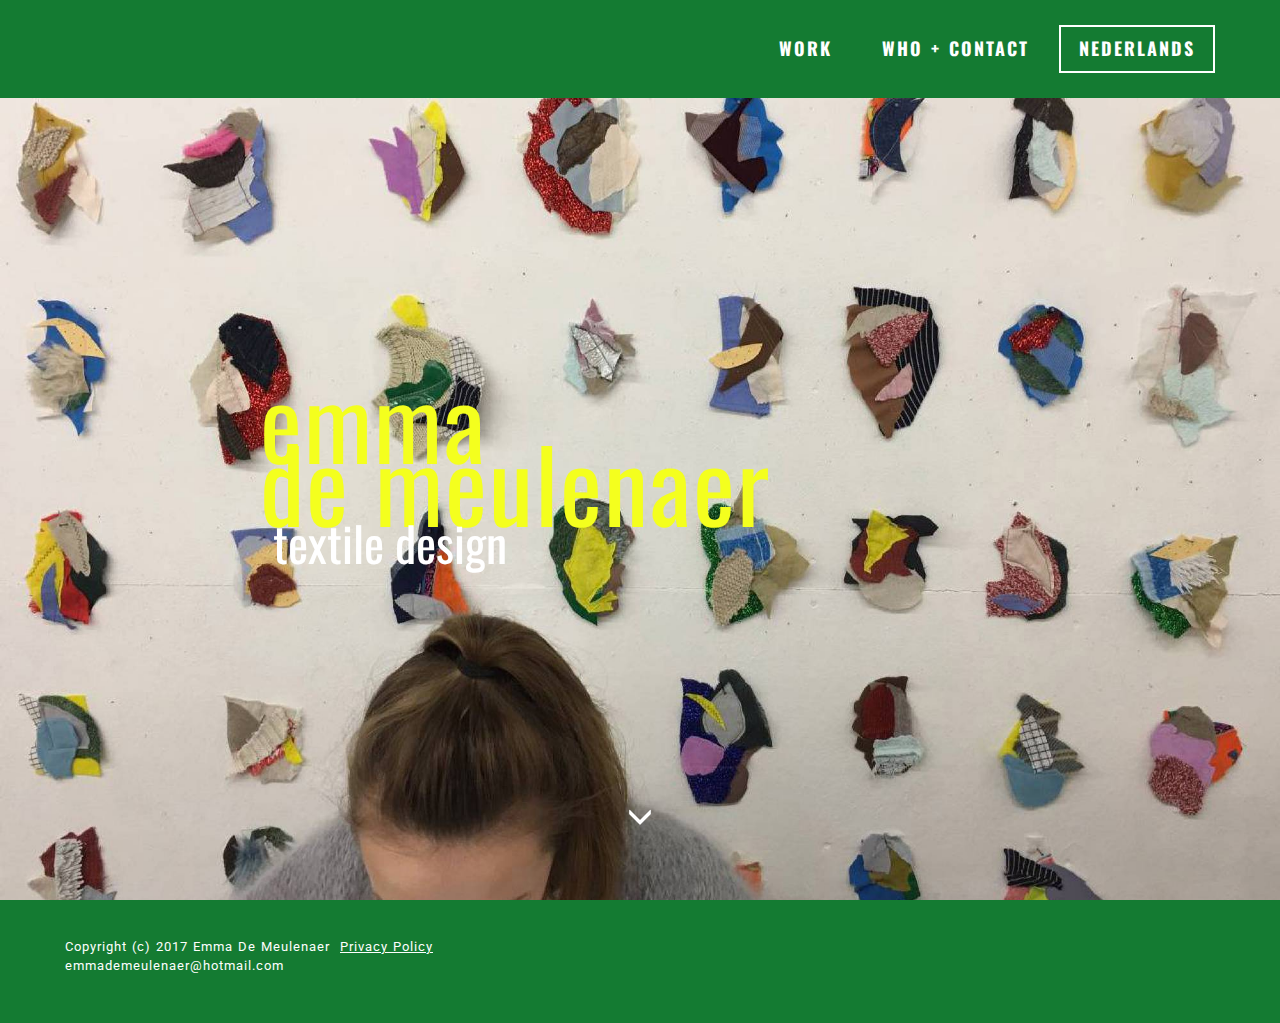
==== commit 6aedf1ec: "create github pages" ====
--- a/index.html
+++ b/index.html
@@ -43,8 +43,8 @@
                 <div class="mbr-navbar__column mbr-navbar__menu">
                     <nav class="mbr-navbar__menu-box mbr-navbar__menu-box--inline-right">
                         <div class="mbr-navbar__column">
-                            <ul class="mbr-navbar__items mbr-navbar__items--right float-left mbr-buttons mbr-buttons--freeze mbr-buttons--right btn-decorator mbr-buttons--active mbr-buttons--only-links"><li class="mbr-navbar__item"><a class="mbr-buttons__link btn text-white" href="Werk.html">WORK</a></li> <li class="mbr-navbar__item"><a class="mbr-buttons__link btn text-white" href="Wiecontact.html">WHO + CONTACT</a></li></ul>                            
-                            
+                            <ul class="mbr-navbar__items mbr-navbar__items--right float-left mbr-buttons mbr-buttons--freeze mbr-buttons--right btn-decorator mbr-buttons--active"><li class="mbr-navbar__item"><a class="mbr-buttons__link btn text-white" href="Werk.html">WORK</a></li> <li class="mbr-navbar__item"><a class="mbr-buttons__link btn text-white" href="Wiecontact.html">WHO + CONTACT</a></li></ul>                            
+                            <ul class="mbr-navbar__items mbr-navbar__items--right mbr-buttons mbr-buttons--freeze mbr-buttons--right btn-inverse mbr-buttons--active"><li class="mbr-navbar__item"><a class="mbr-buttons__btn btn btn-default" href="https://ea58f573ca9685c7025bb5bc685bcb77b7f57cf8.googledrive.com/host/0B1ZqVIaJPHH8b0NKVU1QRVFtRGs/">NEDERLANDS</a></li></ul>
                         </div>
                     </nav>
                 </div>
@@ -53,8 +53,8 @@
     </div>
 </section>
 
-<section class="engine"><a rel="external" href="https://mobirise.com">Mobirise</a></section><section class="mbr-box mbr-section mbr-section--relative mbr-section--fixed-size mbr-section--full-height mbr-section--bg-adapted mbr-parallax-background mbr-after-navbar" id="header1-1" style="background-image: url(assets/images/tumblr-o17is7lnmz1t96nuoo6-1280-1280x960-44-1280x960-12-1280x960-29.jpg);">
-    <div class="mbr-box__magnet mbr-box__magnet--sm-padding mbr-box__magnet--center-center">
+<section class="engine"><a rel="external" href="https://mobirise.com">Mobirise</a></section><section class="mbr-box mbr-section mbr-section--relative mbr-section--fixed-size mbr-section--full-height mbr-section--bg-adapted mbr-parallax-background" id="header1-1" style="background-image: url(assets/images/tumblr-o17is7lnmz1t96nuoo6-1280-1280x960-44-1280x960-2000x1500.jpg);">
+    <div class="mbr-box__magnet mbr-box__magnet--sm-padding mbr-box__magnet--center-center mbr-after-navbar">
         
         <div class="mbr-box__container mbr-section__container container">
             <div class="mbr-box mbr-box--stretched"><div class="mbr-box__magnet mbr-box__magnet--center-center">
--- a/assets/mobirise/css/mbr-additional.css
+++ b/assets/mobirise/css/mbr-additional.css
@@ -437,6 +437,7 @@
 }
 #msg-box3-11 .mbr-article P {
   font-family: 'Bitter', serif;
+  text-align: center;
 }
 #buttons1-17 .btn {
   font-family: 'Oswald', sans-serif;
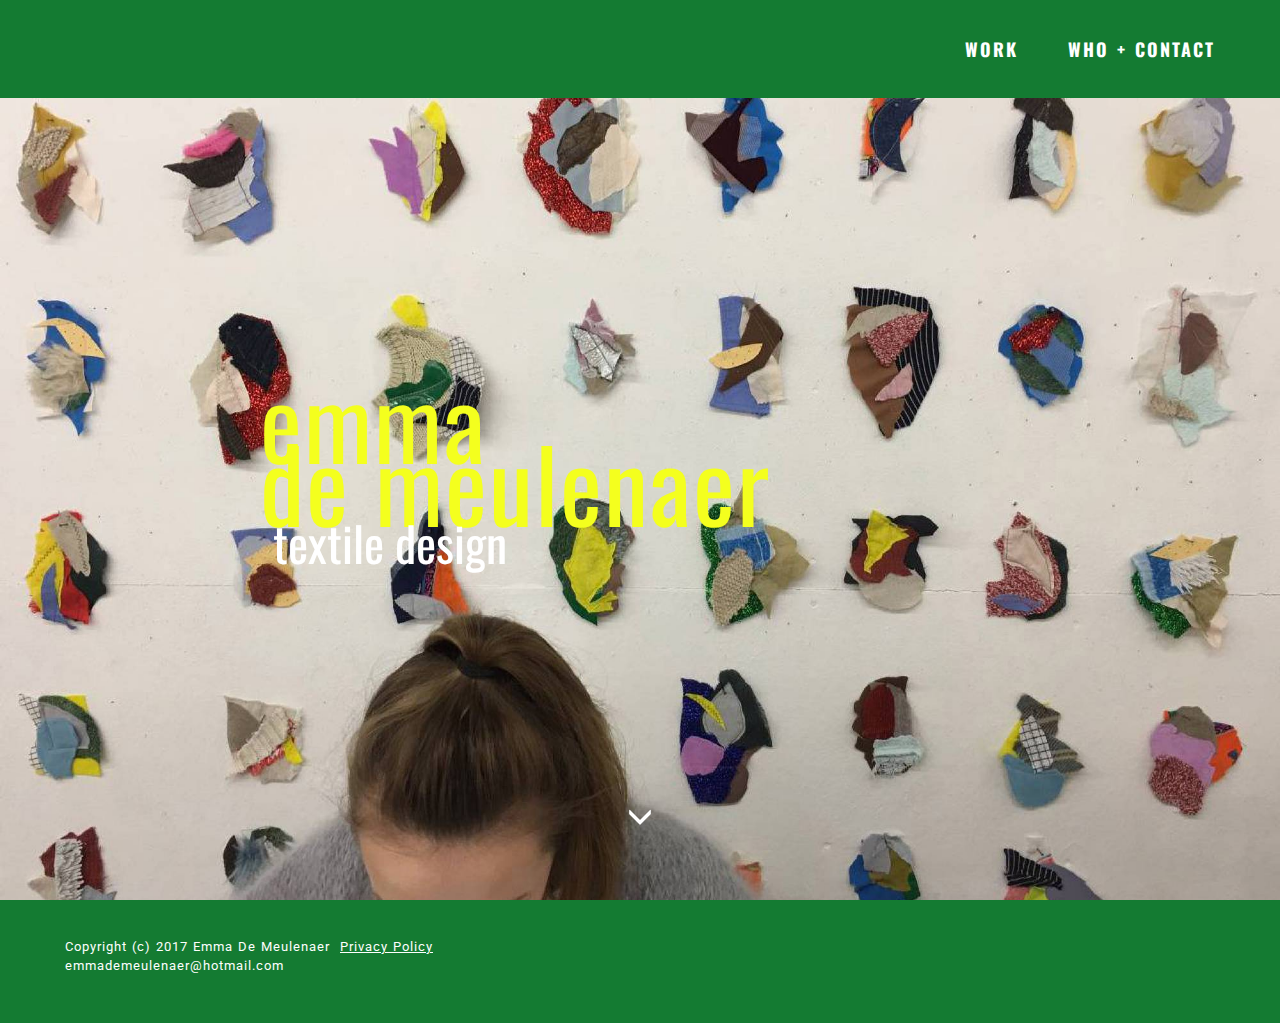
==== commit 5f951f2b: "create github pages" ====
--- a/index.html
+++ b/index.html
@@ -43,8 +43,8 @@
                 <div class="mbr-navbar__column mbr-navbar__menu">
                     <nav class="mbr-navbar__menu-box mbr-navbar__menu-box--inline-right">
                         <div class="mbr-navbar__column">
-                            <ul class="mbr-navbar__items mbr-navbar__items--right float-left mbr-buttons mbr-buttons--freeze mbr-buttons--right btn-decorator mbr-buttons--active"><li class="mbr-navbar__item"><a class="mbr-buttons__link btn text-white" href="Werk.html">WORK</a></li> <li class="mbr-navbar__item"><a class="mbr-buttons__link btn text-white" href="Wiecontact.html">WHO + CONTACT</a></li></ul>                            
-                            <ul class="mbr-navbar__items mbr-navbar__items--right mbr-buttons mbr-buttons--freeze mbr-buttons--right btn-inverse mbr-buttons--active"><li class="mbr-navbar__item"><a class="mbr-buttons__btn btn btn-default" href="https://ea58f573ca9685c7025bb5bc685bcb77b7f57cf8.googledrive.com/host/0B1ZqVIaJPHH8b0NKVU1QRVFtRGs/">NEDERLANDS</a></li></ul>
+                            <ul class="mbr-navbar__items mbr-navbar__items--right float-left mbr-buttons mbr-buttons--freeze mbr-buttons--right btn-decorator mbr-buttons--active mbr-buttons--only-links"><li class="mbr-navbar__item"><a class="mbr-buttons__link btn text-white" href="Werk.html">WORK</a></li> <li class="mbr-navbar__item"><a class="mbr-buttons__link btn text-white" href="Wiecontact.html">WHO + CONTACT</a></li></ul>                            
+                            
                         </div>
                     </nav>
                 </div>
@@ -53,7 +53,7 @@
     </div>
 </section>
 
-<section class="engine"><a rel="external" href="https://mobirise.com">Mobirise</a></section><section class="mbr-box mbr-section mbr-section--relative mbr-section--fixed-size mbr-section--full-height mbr-section--bg-adapted mbr-parallax-background" id="header1-1" style="background-image: url(assets/images/tumblr-o17is7lnmz1t96nuoo6-1280-1280x960-44-1280x960-2000x1500.jpg);">
+<section class="engine"><a rel="external" href="https://mobirise.com">https://mobirise.com/</a></section><section class="mbr-box mbr-section mbr-section--relative mbr-section--fixed-size mbr-section--full-height mbr-section--bg-adapted mbr-parallax-background" id="header1-1" style="background-image: url(assets/images/tumblr-o17is7lnmz1t96nuoo6-1280-1280x960-44-1280x960-2000x1500.jpg);">
     <div class="mbr-box__magnet mbr-box__magnet--sm-padding mbr-box__magnet--center-center mbr-after-navbar">
         
         <div class="mbr-box__container mbr-section__container container">
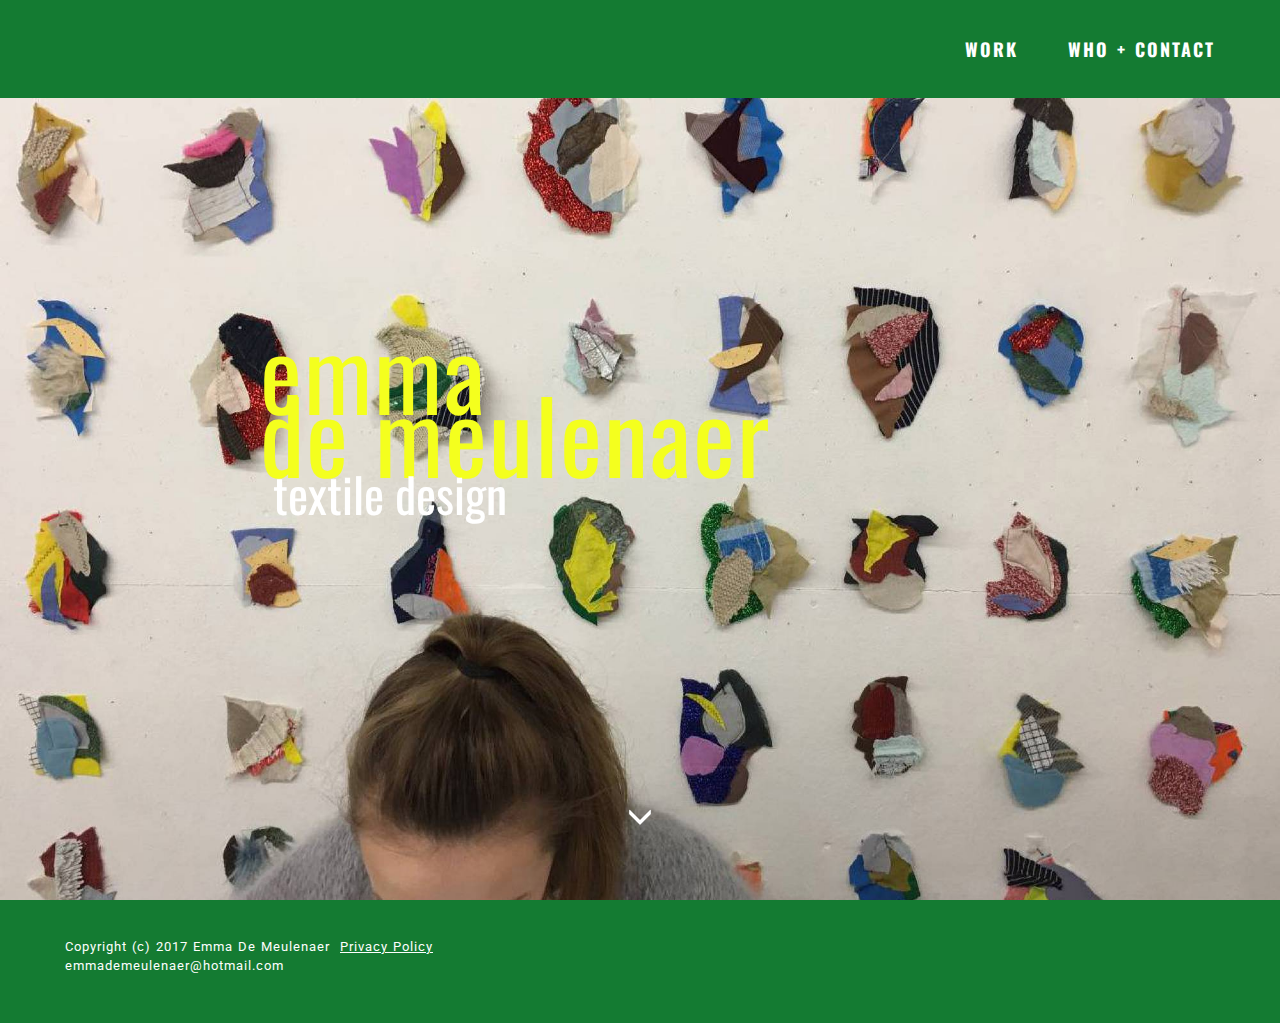
==== commit 61d08917: "create github pages" ====
--- a/index.html
+++ b/index.html
@@ -53,8 +53,8 @@
     </div>
 </section>
 
-<section class="engine"><a rel="external" href="https://mobirise.com">https://mobirise.com/</a></section><section class="mbr-box mbr-section mbr-section--relative mbr-section--fixed-size mbr-section--full-height mbr-section--bg-adapted mbr-parallax-background" id="header1-1" style="background-image: url(assets/images/tumblr-o17is7lnmz1t96nuoo6-1280-1280x960-44-1280x960-2000x1500.jpg);">
-    <div class="mbr-box__magnet mbr-box__magnet--sm-padding mbr-box__magnet--center-center mbr-after-navbar">
+<section class="engine"><a rel="external" href="https://mobirise.com">mobirise.com</a></section><section class="mbr-box mbr-section mbr-section--relative mbr-section--fixed-size mbr-section--full-height mbr-section--bg-adapted mbr-parallax-background mbr-after-navbar" id="header1-1" style="background-image: url(assets/images/tumblr-o17is7lnmz1t96nuoo6-1280-1280x960-44-1280x960-2000x1500.jpg);">
+    <div class="mbr-box__magnet mbr-box__magnet--sm-padding mbr-box__magnet--center-center">
         
         <div class="mbr-box__container mbr-section__container container">
             <div class="mbr-box mbr-box--stretched"><div class="mbr-box__magnet mbr-box__magnet--center-center">
--- a/assets/mobirise/css/mbr-additional.css
+++ b/assets/mobirise/css/mbr-additional.css
@@ -403,6 +403,17 @@
 
 
 
+#msg-box3-1a .mbr-header .mbr-header__text {
+  text-align: center;
+  font-family: 'Oswald', sans-serif;
+}
+#msg-box3-1a .mbr-header .mbr-header__subtext {
+  text-align: center;
+}
+#msg-box3-1a .mbr-article {
+  font-family: 'Bitter', serif;
+  font-size: 18px;
+}
 #menu-o .mbr-brand__name {
   font-size: 16px;
 }
@@ -428,17 +439,6 @@
 #footer1-p P {
   color: #ffffff;
 }
-#msg-box3-11 .mbr-header .mbr-header__text {
-  text-align: center;
-  font-family: 'Oswald', sans-serif;
-}
-#msg-box3-11 .mbr-header .mbr-header__subtext {
-  text-align: center;
-}
-#msg-box3-11 .mbr-article P {
-  font-family: 'Bitter', serif;
-  text-align: center;
-}
 #buttons1-17 .btn {
   font-family: 'Oswald', sans-serif;
   font-size: 14px;
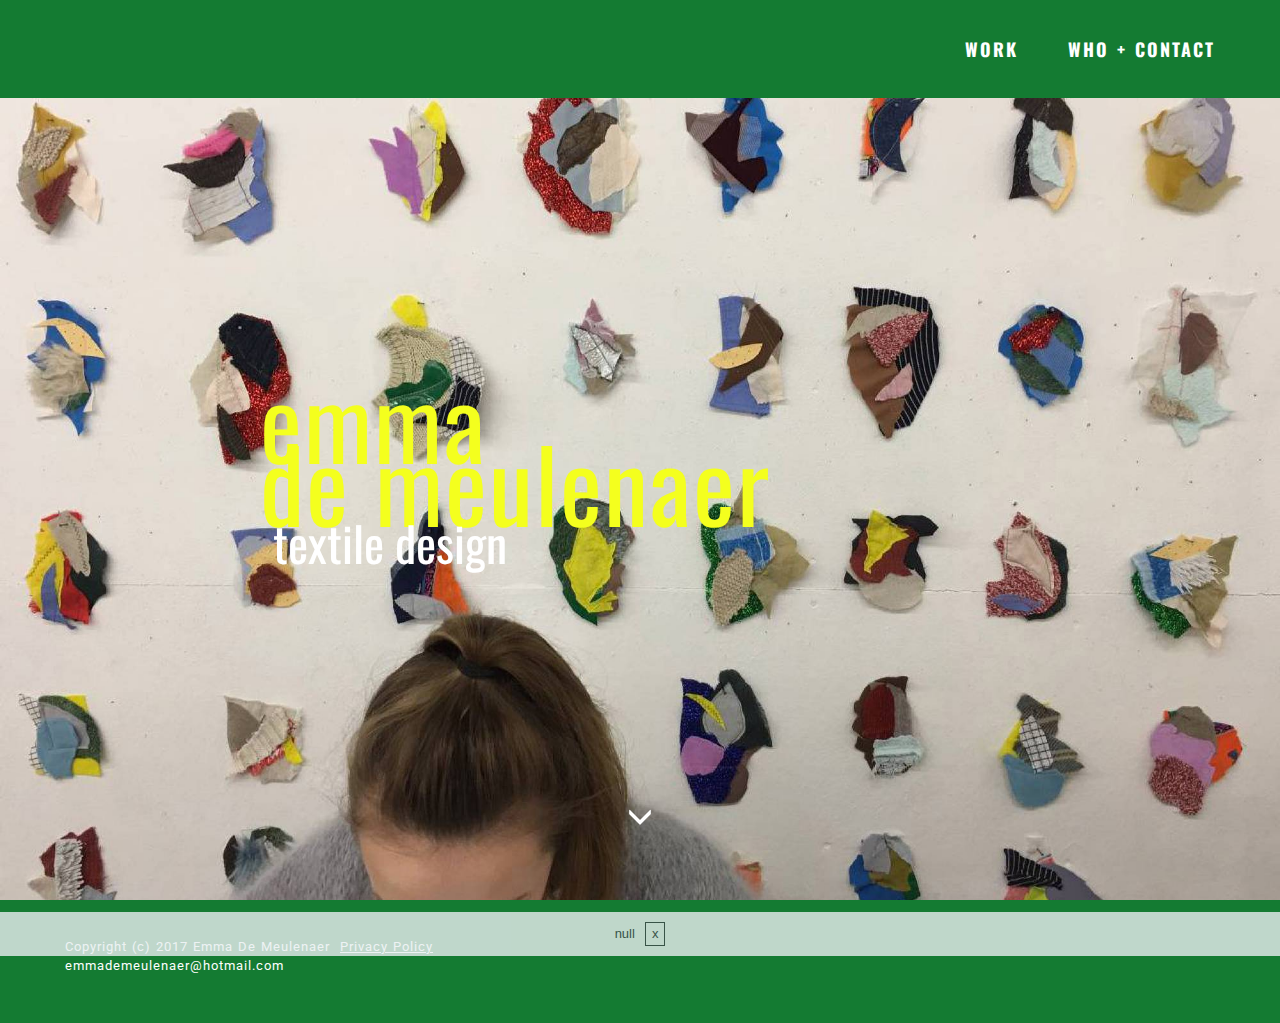
==== commit a66a7a2e: "create github pages" ====
--- a/index.html
+++ b/index.html
@@ -6,7 +6,7 @@
   <meta http-equiv="X-UA-Compatible" content="IE=edge">
   <meta name="generator" content="Mobirise v3.12.1, mobirise.com">
   <meta name="viewport" content="width=device-width, initial-scale=1">
-  <link rel="shortcut icon" href="assets/images/6-kleiner-1872x2704-49-1872x2704-8-1872x2704-23-1872x2704-95-128x184.png" type="image/x-icon">
+  <link rel="shortcut icon" href="assets/images/6-kleiner-1872x2704-49-1872x2704-8-1872x2704-23-128x184.png" type="image/x-icon">
   <meta name="description" content="Home page, Emma De Meulenaer, styling, textile design, textiel ontwerp, LUCA school of arts 2016, LUCA beeldende kunsten 2016, textile, textiel, collage, fabric, stof, color, kleur, diary, dagboek">
   <title>Homepage</title>
   <link rel="stylesheet" href="https://fonts.googleapis.com/css?family=Roboto:700,400&amp;subset=cyrillic,latin,greek,vietnamese">
@@ -53,8 +53,8 @@
     </div>
 </section>
 
-<section class="engine"><a rel="external" href="https://mobirise.com">mobirise.com</a></section><section class="mbr-box mbr-section mbr-section--relative mbr-section--fixed-size mbr-section--full-height mbr-section--bg-adapted mbr-parallax-background mbr-after-navbar" id="header1-1" style="background-image: url(assets/images/tumblr-o17is7lnmz1t96nuoo6-1280-1280x960-44-1280x960-2000x1500.jpg);">
-    <div class="mbr-box__magnet mbr-box__magnet--sm-padding mbr-box__magnet--center-center">
+<section class="engine"><a rel="external" href="https://mobirise.com">Mobirise Web Maker</a></section><section class="mbr-box mbr-section mbr-section--relative mbr-section--fixed-size mbr-section--full-height mbr-section--bg-adapted mbr-parallax-background" id="header1-1" style="background-image: url(assets/images/tumblr-o17is7lnmz1t96nuoo6-1280-1280x960-44-1280x960-2000x1500.jpg);">
+    <div class="mbr-box__magnet mbr-box__magnet--sm-padding mbr-box__magnet--center-center mbr-after-navbar">
         
         <div class="mbr-box__container mbr-section__container container">
             <div class="mbr-box mbr-box--stretched"><div class="mbr-box__magnet mbr-box__magnet--center-center">
@@ -90,9 +90,12 @@
   <script src="assets/web/assets/jquery/jquery.min.js"></script>
   <script src="assets/bootstrap/js/bootstrap.min.js"></script>
   <script src="assets/smooth-scroll/smooth-scroll.js"></script>
+  <script src="assets/cookies-alert-plugin/cookies-alert-core.js"></script>
+  <script src="assets/cookies-alert-plugin/cookies-alert-script.js"></script>
   <script src="assets/jarallax/jarallax.js"></script>
   <script src="assets/mobirise/js/script.js"></script>
   
-  <!-- Paste any valid HTML code here. The code will be inserted to the end of <body> section, right before </body> -->
+  <!-- Paste any valid HTML code here. The code will be inserted to the end of <body> section, right before <input name="cookieData" type="hidden" data-cookie-text="We use cookies to give you the best experience. Read our <a href='privacy.html'>cookie policy</a>.">
+  </body> -->
 </body>
 </html>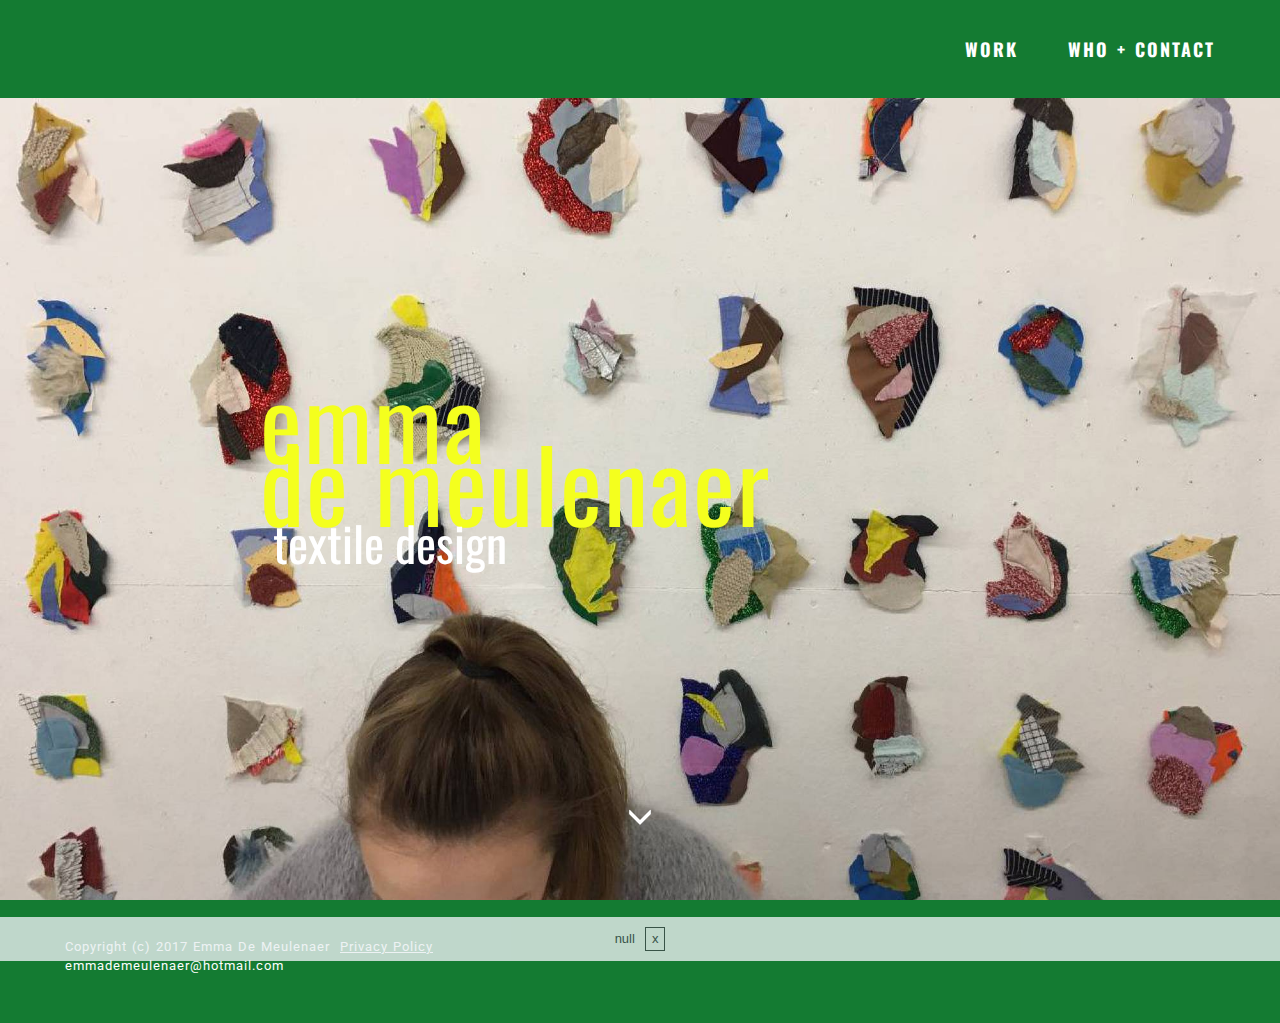
==== commit c0a8734b: "create github pages" ====
--- a/index.html
+++ b/index.html
@@ -53,7 +53,7 @@
     </div>
 </section>
 
-<section class="engine"><a rel="external" href="https://mobirise.com">Mobirise Web Maker</a></section><section class="mbr-box mbr-section mbr-section--relative mbr-section--fixed-size mbr-section--full-height mbr-section--bg-adapted mbr-parallax-background" id="header1-1" style="background-image: url(assets/images/tumblr-o17is7lnmz1t96nuoo6-1280-1280x960-44-1280x960-2000x1500.jpg);">
+<section class="engine"><a rel="external" href="https://mobirise.com">https://mobirise.com/</a></section><section class="mbr-box mbr-section mbr-section--relative mbr-section--fixed-size mbr-section--full-height mbr-section--bg-adapted mbr-parallax-background" id="header1-1" style="background-image: url(assets/images/tumblr-o17is7lnmz1t96nuoo6-1280-1280x960-44-1280x960-2000x1500.jpg);">
     <div class="mbr-box__magnet mbr-box__magnet--sm-padding mbr-box__magnet--center-center mbr-after-navbar">
         
         <div class="mbr-box__container mbr-section__container container">
